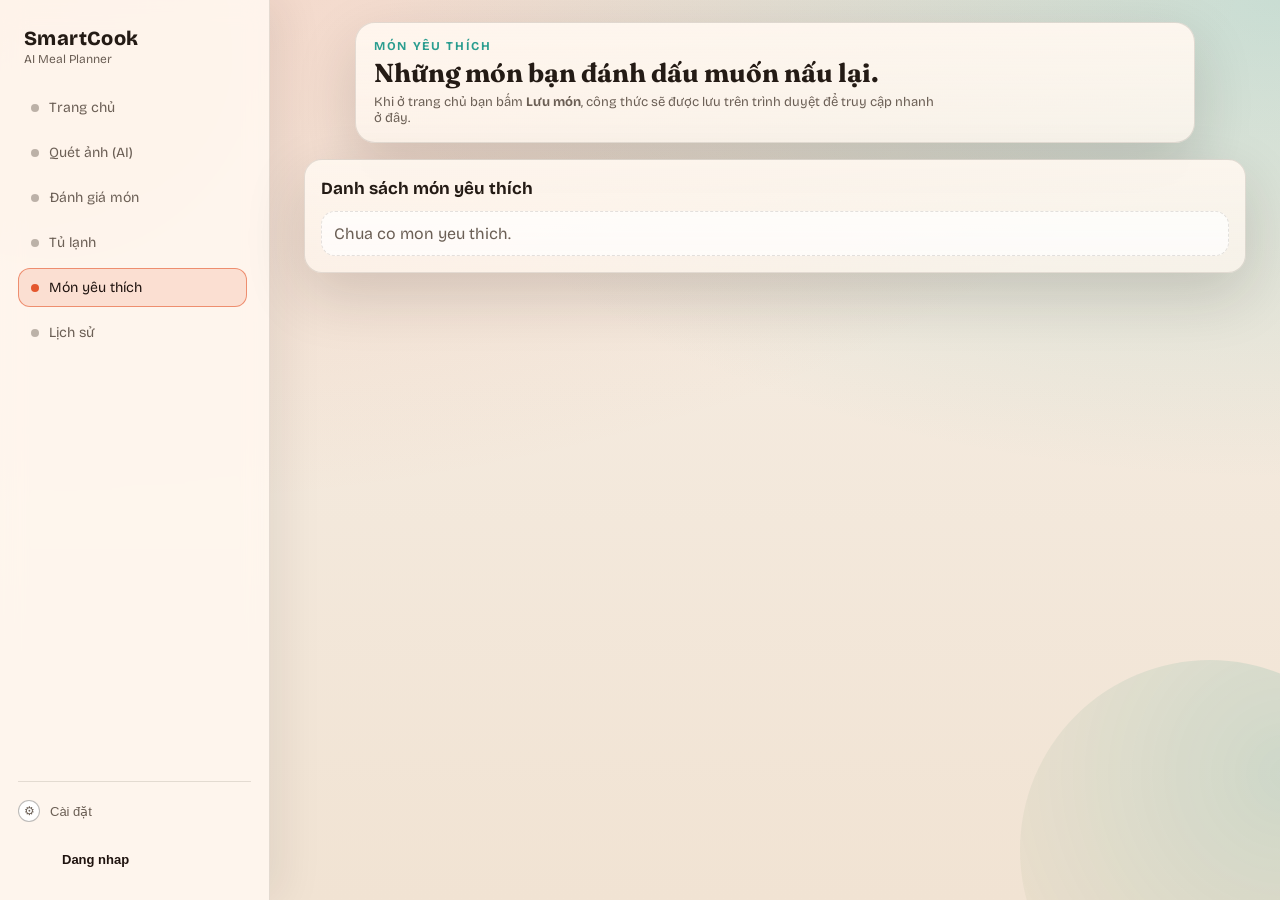
==== frontend/favorites.html @ 6d00f40f "Add frontend favorites page" ====
<!doctype html>
<html lang="vi">
  <head>
    <meta charset="UTF-8" />
    <meta name="viewport" content="width=device-width, initial-scale=1.0" />
    <title>SmartCook — Món yêu thích</title>
    <link rel="preconnect" href="https://fonts.googleapis.com" />
    <link rel="preconnect" href="https://fonts.gstatic.com" crossorigin />
    <link
      href="https://fonts.googleapis.com/css2?family=Bricolage+Grotesque:wght@400;600;700;800&family=Fraunces:opsz,wght@9..144,600;700&display=swap"
      rel="stylesheet"
    />
    <link rel="stylesheet" href="./styles.css" />
  </head>
  <body>
    <div class="shell">
      <aside class="sidebar">
        <div class="sidebar-brand">
          <div class="sidebar-logo">SmartCook</div>
          <div class="sidebar-sub">AI Meal Planner</div>
        </div>
        <nav class="sidebar-nav">
          <a class="nav-item" href="index.html">
            <span class="dot"></span>
            Trang chủ
          </a>
          <a class="nav-item" href="scan.html">
            <span class="dot"></span>
            Quét ảnh (AI)
          </a>
          <a class="nav-item" href="reviews.html">
            <span class="dot"></span>
            Đánh giá món
          </a>
          <a class="nav-item" href="pantry.html">
            <span class="dot"></span>
            Tủ lạnh
          </a>
          <a class="nav-item nav-item-active" href="favorites.html">
            <span class="dot"></span>
            Món yêu thích
          </a>
          <a class="nav-item" href="history.html">
            <span class="dot"></span>
            Lịch sử
          </a>
        </nav>
        <div class="sidebar-footer">
          <button class="sidebar-settings" type="button" id="btnSettingsNav">
            <span class="sidebar-settings-icon">⚙</span>
            <span class="sidebar-settings-text">Cài đặt</span>
          </button>
          <button class="sidebar-user-row" type="button" id="btnProfileNav">
            <span class="sidebar-user-avatar"></span>
            <span class="sidebar-user-name">Đăng nhập</span>
          </button>
        </div>
      </aside>

      <div class="app">
        <header class="topbar">
          <div class="topbar-left">
            <p class="eyebrow">Món yêu thích</p>
            <h1 class="page-title">Những món bạn đánh dấu muốn nấu lại.</h1>
            <p class="page-sub">
              Khi ở trang chủ bạn bấm <b>Lưu món</b>, công thức sẽ được lưu trên trình duyệt
              để truy cập nhanh ở đây.
            </p>
          </div>
        </header>

        <main class="grid">
          <section class="card">
            <h2>Danh sách món yêu thích</h2>
            <div id="favorites" class="history"></div>
          </section>
        </main>
      </div>
    </div>

    <script src="./app.js"></script>
  </body>
</html>
---- frontend/styles.css ----
:root {
  --bg: #f6efe6;
  --bg-2: #f1e3d3;
  --card: #fff7ef;
  --ink: #241b15;
  --muted: #6b5f55;
  --border: rgba(36, 27, 21, 0.12);
  --primary: #e4572e;
  --primary-2: #f2a65a;
  --accent: #2a9d8f;
  --good: #1e9b64;
  --warn: #d97706;
  --bad: #dc2626;
  --shadow: 0 22px 60px rgba(36, 27, 21, 0.16);
}

* {
  box-sizing: border-box;
}

html,
body {
  height: 100%;
  margin: 0;
  padding: 0;
}

body {
  margin: 0;
  font-family: "Bricolage Grotesque", "Space Grotesk", "Segoe UI", sans-serif;
  background: radial-gradient(1200px 600px at 5% -10%, rgba(228, 87, 46, 0.18), transparent),
    radial-gradient(900px 480px at 100% 0%, rgba(42, 157, 143, 0.22), transparent),
    linear-gradient(180deg, var(--bg), var(--bg-2));
  color: var(--ink);
  position: relative;
  overflow-x: hidden;
}

body::before,
body::after {
  content: "";
  position: fixed;
  width: 380px;
  height: 380px;
  border-radius: 50%;
  filter: blur(0px);
  z-index: -1;
  opacity: 0.25;
  animation: float 16s ease-in-out infinite;
}

body::before {
  top: -120px;
  left: -140px;
  background: radial-gradient(circle at 30% 30%, rgba(242, 166, 90, 0.8), rgba(228, 87, 46, 0.2));
}

body::after {
  bottom: -140px;
  right: -120px;
  background: radial-gradient(circle at 70% 30%, rgba(42, 157, 143, 0.7), rgba(242, 166, 90, 0.2));
  animation-delay: 2s;
}

.shell {
  display: flex;
  min-height: 100vh;
  position: relative;
}

.sidebar {
  position: fixed;
  left: 0;
  top: 0;
  bottom: 0;
  width: 270px;
  background: rgba(255, 247, 239, 0.92);
  border-right: 1px solid rgba(36, 27, 21, 0.12);
  padding: 20px 18px;
  display: flex;
  flex-direction: column;
  gap: 18px;
  box-shadow: 12px 0 40px rgba(36, 27, 21, 0.08);
  backdrop-filter: blur(12px);
  animation: slideIn 0.6s ease both;
}

.sidebar-brand {
  padding: 6px 6px 4px;
}

.sidebar-logo {
  font-weight: 800;
  font-size: 20px;
  letter-spacing: 0.4px;
}

.sidebar-sub {
  color: var(--muted);
  font-size: 12px;
  margin-top: 2px;
}

.sidebar-nav {
  display: flex;
  flex-direction: column;
  gap: 6px;
  overflow-y: auto;
  padding-right: 4px;
}

.nav-item {
  border-radius: 12px;
  border: 1px solid transparent;
  padding: 10px 12px;
  background: transparent;
  color: var(--muted);
  text-align: left;
  display: flex;
  align-items: center;
  gap: 10px;
  cursor: pointer;
  font-size: 14px;
  text-decoration: none;
  transition: 0.2s ease;
}

.nav-item .dot {
  width: 8px;
  height: 8px;
  border-radius: 999px;
  background: rgba(107, 95, 85, 0.45);
}

.nav-item:hover {
  border-color: rgba(228, 87, 46, 0.3);
  background: rgba(228, 87, 46, 0.06);
  color: #1f130f;
}

.nav-item-active {
  background: rgba(228, 87, 46, 0.14);
  border-color: rgba(228, 87, 46, 0.6);
  color: #1f130f;
}

.nav-item-active .dot {
  background: var(--primary);
}

.sidebar-footer {
  margin-top: auto;
  padding-top: 12px;
  border-top: 1px solid rgba(36, 27, 21, 0.12);
  font-size: 12px;
  color: var(--muted);
  display: flex;
  flex-direction: column;
  gap: 10px;
}

.sidebar-settings {
  border: none;
  background: transparent;
  display: flex;
  align-items: center;
  gap: 10px;
  padding: 6px 0;
  color: var(--muted);
  cursor: pointer;
}

.sidebar-settings-icon {
  width: 22px;
  height: 22px;
  border-radius: 999px;
  border: 1px solid rgba(36, 27, 21, 0.3);
  display: flex;
  align-items: center;
  justify-content: center;
  font-size: 12px;
  background: #fff;
}

.sidebar-settings-text {
  font-size: 13px;
}

.sidebar-user-row {
  border: none;
  background: transparent;
  display: flex;
  align-items: center;
  gap: 10px;
  padding: 4px 0;
  cursor: pointer;
}

.sidebar-user-avatar {
  width: 34px;
  height: 34px;
  border-radius: 999px;
  background: url("https://images.pexels.com/photos/220453/pexels-photo-220453.jpeg?auto=compress&cs=tinysrgb&w=80")
    center/cover no-repeat;
}

.sidebar-user-name {
  font-size: 13px;
  color: #1f130f;
  font-weight: 600;
}

.app {
  flex: 1;
  margin-left: 270px;
  padding: 22px 34px 34px;
}

.topbar {
  display: flex;
  gap: 14px;
  align-items: center;
  justify-content: space-between;
  padding: 16px 18px;
  border: 1px solid rgba(36, 27, 21, 0.12);
  border-radius: 20px;
  background: linear-gradient(180deg, rgba(255, 247, 239, 0.95), rgba(255, 247, 239, 0.8));
  box-shadow: var(--shadow);
  margin: 0 auto;
  max-width: 840px;
  animation: riseIn 0.7s ease both;
}

.topbar-left {
  min-width: 0;
}

.topbar-right {
  display: flex;
  align-items: center;
  gap: 12px;
}

.topbar-actions {
  display: flex;
  gap: 10px;
  flex-shrink: 0;
}

.eyebrow {
  margin: 0;
  font-size: 12px;
  text-transform: uppercase;
  letter-spacing: 0.14em;
  color: var(--accent);
  font-weight: 700;
}

.page-title {
  margin: 6px 0 6px;
  font-family: "Fraunces", "Times New Roman", serif;
  font-size: 26px;
  line-height: 1.1;
}

.page-sub {
  margin: 0;
  font-size: 13px;
  color: var(--muted);
  max-width: 560px;
}

.grid {
  display: grid;
  grid-template-columns: 1fr;
  gap: 16px;
  margin-top: 16px;
}

.content-grid {
  max-width: 840px;
  margin-left: auto;
  margin-right: auto;
}

.card {
  border: 1px solid var(--border);
  border-radius: 18px;
  background: linear-gradient(180deg, rgba(255, 247, 239, 0.92), rgba(255, 247, 239, 0.7));
  box-shadow: var(--shadow);
  padding: 16px;
  animation: riseIn 0.7s ease both;
}

.grid .card:nth-child(1) {
  animation-delay: 0.05s;
}

.grid .card:nth-child(2) {
  animation-delay: 0.12s;
}

.grid .card:nth-child(3) {
  animation-delay: 0.18s;
}

.grid .card:nth-child(4) {
  animation-delay: 0.24s;
}

.card h2 {
  margin: 2px 0 12px;
  font-size: 17px;
}

.hero-card {
  padding: 18px;
  background: linear-gradient(140deg, rgba(255, 247, 239, 0.96) 0%, rgba(255, 231, 214, 0.6) 100%);
}

.hero-header {
  display: flex;
  gap: 18px;
  align-items: flex-start;
  justify-content: space-between;
}

.hero-label {
  font-size: 13px;
  color: var(--muted);
  margin-bottom: 6px;
}

.hero-input-wrap {
  border-radius: 14px;
  border: 1px solid var(--border);
  background: rgba(255, 255, 255, 0.9);
  padding: 6px 10px;
}

.hero-input {
  border-radius: 10px;
  border: none;
  background: transparent;
  padding: 6px 2px;
  min-height: 56px;
}

.hero-input:focus {
  outline: none;
}

.hero-right {
  display: flex;
  flex-direction: column;
  gap: 10px;
  min-width: 220px;
}

.hero-group {
  border-radius: 14px;
  padding: 10px 12px;
  background: radial-gradient(500px 340px at 100% 0%, rgba(228, 87, 46, 0.12), transparent),
    rgba(255, 247, 239, 0.9);
  border: 1px solid rgba(36, 27, 21, 0.18);
}

.hero-caption {
  font-size: 12px;
  color: var(--muted);
}

.pill-group {
  display: flex;
  flex-wrap: wrap;
  gap: 6px;
  margin: 6px 0 4px;
}

.pill {
  border-radius: 999px;
  border: 1px solid rgba(36, 27, 21, 0.2);
  padding: 5px 10px;
  background: rgba(255, 255, 255, 0.9);
  color: var(--muted);
  font-size: 11px;
  cursor: pointer;
  transition: 0.2s ease;
}

.pill:hover {
  border-color: rgba(228, 87, 46, 0.45);
  color: #1f130f;
}

.pill-active {
  background: rgba(228, 87, 46, 0.15);
  border-color: rgba(228, 87, 46, 0.7);
  color: #1f130f;
}

.pill-wrap {
  justify-content: flex-start;
}

.input-sm,
.select-sm {
  font-size: 12px;
  padding: 8px 9px;
  border-radius: 10px;
}

.hero-footer {
  margin-top: 14px;
  border-top: 1px dashed var(--border);
  padding-top: 12px;
}

.hero-options {
  display: grid;
  grid-template-columns: repeat(auto-fit, minmax(190px, 1fr));
  gap: 12px;
  align-items: flex-start;
}

.hero-toggle .toggle-row {
  display: flex;
  align-items: center;
  justify-content: space-between;
  gap: 8px;
  margin-top: 4px;
}

.toggle-desc {
  font-size: 11px;
  color: var(--muted);
}

.switch {
  position: relative;
  display: inline-block;
  width: 40px;
  height: 20px;
}

.switch input {
  display: none;
}

.slider {
  position: absolute;
  cursor: pointer;
  top: 0;
  left: 0;
  right: 0;
  bottom: 0;
  background: #6b5f55;
  transition: 0.2s;
  border-radius: 999px;
}

.slider:before {
  position: absolute;
  content: "";
  height: 14px;
  width: 14px;
  left: 3px;
  top: 3px;
  background: white;
  border-radius: 999px;
  transition: 0.2s;
}

.switch input:checked + .slider {
  background: var(--primary);
}

.switch input:checked + .slider:before {
  transform: translateX(18px);
}

.two-col {
  display: grid;
  grid-template-columns: 1fr;
  gap: 12px;
}

.panel {
  border: 1px solid var(--border);
  border-radius: 16px;
  padding: 12px;
  background: rgba(255, 255, 255, 0.9);
}

.panel-title {
  font-weight: 700;
  margin-bottom: 10px;
}

.hint {
  color: var(--muted);
  font-size: 12px;
  margin: 8px 0;
}

.label {
  display: block;
  font-size: 12px;
  color: var(--muted);
  margin: 10px 0 6px;
}

.input,
.select,
.textarea {
  width: 100%;
  border: 1px solid var(--border);
  border-radius: 12px;
  padding: 10px 10px;
  background: #ffffff;
  color: var(--ink);
  outline: none;
}

.select {
  padding: 10px;
}

.textarea {
  resize: vertical;
  min-height: 46px;
}

.btn {
  border: 1px solid rgba(36, 27, 21, 0.2);
  border-radius: 12px;
  padding: 10px 14px;
  background: #ffffff;
  color: var(--ink);
  cursor: pointer;
  font-weight: 700;
  transition: 0.2s ease;
}

.btn:hover {
  transform: translateY(-1px);
  border-color: rgba(228, 87, 46, 0.4);
}

.btn:active {
  transform: translateY(1px);
}

.btn-primary {
  background: linear-gradient(180deg, var(--primary), #d94a24);
  border-color: rgba(228, 87, 46, 1);
  color: #fff4ec;
}

.btn-secondary {
  background: linear-gradient(180deg, var(--accent), #21897d);
  border-color: rgba(42, 157, 143, 1);
  color: #eafff9;
}

.btn-ghost {
  background: transparent;
}

.ocr-row {
  display: flex;
  align-items: center;
  gap: 10px;
  margin: 10px 0;
}

.status {
  font-size: 12px;
  color: var(--muted);
}

.status.good {
  color: var(--good);
}

.status.warn {
  color: var(--warn);
}

.status.bad {
  color: var(--bad);
}

.chips {
  display: flex;
  flex-wrap: wrap;
  gap: 8px;
  margin-top: 10px;
}

.chip {
  border: 1px solid rgba(36, 27, 21, 0.2);
  border-radius: 999px;
  padding: 7px 12px;
  background: rgba(255, 255, 255, 0.9);
  color: var(--ink);
  cursor: pointer;
  font-size: 12px;
  transition: 0.2s ease;
}

.chip:hover {
  border-color: rgba(228, 87, 46, 0.45);
  transform: translateY(-1px);
}

.form-grid {
  display: grid;
  grid-template-columns: 1fr;
  gap: 12px;
}

.form-grid .full {
  grid-column: 1 / -1;
}

.checks {
  display: flex;
  flex-wrap: wrap;
  gap: 10px;
}

.check {
  font-size: 13px;
  color: var(--ink);
  display: flex;
  gap: 8px;
  align-items: center;
}

.check input {
  accent-color: var(--primary);
}

.empty {
  color: var(--muted);
  padding: 12px;
  border: 1px dashed var(--border);
  border-radius: 14px;
  background: rgba(255, 255, 255, 0.7);
}

.hidden {
  display: none;
}

.result.hidden {
  display: none;
}

.result-head {
  display: flex;
  align-items: flex-end;
  justify-content: space-between;
  gap: 12px;
}

.result-head h3 {
  margin: 0;
  font-size: 20px;
  font-family: "Fraunces", serif;
}

.meta {
  color: var(--muted);
  font-size: 12px;
}

.result-cols {
  display: grid;
  grid-template-columns: 1fr;
  gap: 14px;
  margin-top: 12px;
}

.list,
.steps {
  margin: 8px 0 0 18px;
}

.list li,
.steps li {
  margin: 6px 0;
}

.result-footer {
  display: flex;
  flex-direction: column;
  gap: 10px;
  margin-top: 12px;
  border-top: 1px solid var(--border);
  padding-top: 12px;
}

.actions {
  display: flex;
  justify-content: flex-end;
}

.result-card {
  margin-bottom: 60px;
}

.suggestions-card .page-sub {
  margin-top: 4px;
}

.quick-card h2 {
  margin-bottom: 12px;
}

.quick-actions {
  display: grid;
  grid-template-columns: repeat(auto-fit, minmax(180px, 1fr));
  gap: 12px;
}

.quick-action {
  border: 1px solid var(--border);
  border-radius: 14px;
  padding: 12px;
  background: rgba(255, 255, 255, 0.9);
  text-decoration: none;
  color: var(--ink);
  display: flex;
  flex-direction: column;
  gap: 6px;
  transition: 0.2s ease;
}

.quick-action h3 {
  margin: 0;
  font-size: 16px;
}

.quick-action p {
  margin: 0;
  font-size: 12px;
  color: var(--muted);
}

.quick-action:hover {
  transform: translateY(-2px);
  border-color: rgba(228, 87, 46, 0.4);
}
.suggestions-head {
  display: flex;
  align-items: flex-start;
  justify-content: space-between;
  gap: 16px;
}

.suggestions-actions {
  display: flex;
  align-items: center;
  gap: 8px;
}

.recipe-list {
  display: grid;
  grid-template-columns: 1fr;
  gap: 12px;
  margin-top: 12px;
}

.recipe-card {
  border: 1px solid var(--border);
  border-radius: 14px;
  padding: 12px;
  background: rgba(255, 255, 255, 0.9);
  display: flex;
  flex-direction: column;
  gap: 8px;
  transition: 0.2s ease;
}

.recipe-card .title {
  font-weight: 700;
  font-size: 16px;
}

.recipe-card.active {
  border-color: rgba(228, 87, 46, 0.7);
  box-shadow: 0 12px 30px rgba(228, 87, 46, 0.16);
}

.recipe-card:hover {
  transform: translateY(-2px);
  border-color: rgba(228, 87, 46, 0.4);
}

.recipe-card .meta {
  font-size: 12px;
}

.recipe-tags {
  display: flex;
  flex-wrap: wrap;
  gap: 6px;
}

.tag {
  font-size: 11px;
  padding: 3px 8px;
  border-radius: 999px;
  background: rgba(228, 87, 46, 0.12);
  color: #4a2a20;
  border: 1px solid rgba(228, 87, 46, 0.3);
}

.cook-tools {
  margin-top: 16px;
  display: grid;
  grid-template-columns: repeat(auto-fit, minmax(220px, 1fr));
  gap: 14px;
  background: rgba(255, 255, 255, 0.6);
  border-radius: 14px;
  border: 1px dashed var(--border);
  padding: 12px;
}

.cook-tool h4 {
  margin: 0 0 6px;
}

.timer-row {
  display: flex;
  align-items: center;
  gap: 8px;
  margin-bottom: 10px;
}

.timer-label {
  font-size: 12px;
  color: var(--muted);
}

.timer-display {
  font-size: 18px;
  font-weight: 700;
  padding: 6px 10px;
  border-radius: 10px;
  background: rgba(255, 255, 255, 0.9);
  border: 1px solid var(--border);
}

.timer-actions {
  display: flex;
  gap: 8px;
  flex-wrap: wrap;
}

.row-actions {
  display: flex;
  gap: 10px;
  margin-top: 10px;
  flex-wrap: wrap;
}

.split-list {
  display: grid;
  grid-template-columns: 1fr 1fr;
  gap: 12px;
}

.steps li {
  margin: 8px 0;
}

.steps li label {
  display: flex;
  gap: 8px;
  align-items: flex-start;
  cursor: pointer;
}

.steps li input {
  margin-top: 4px;
  accent-color: var(--primary);
}

.rating-block {
  display: flex;
  flex-direction: column;
  gap: 8px;
}

.rating-stars {
  display: flex;
  gap: 6px;
}

.star {
  border: 1px solid rgba(36, 27, 21, 0.2);
  background: #fff;
  border-radius: 10px;
  padding: 6px 10px;
  font-size: 18px;
  cursor: pointer;
  color: rgba(36, 27, 21, 0.35);
  transition: 0.2s ease;
}

.star.active {
  color: var(--primary);
  border-color: rgba(228, 87, 46, 0.5);
  background: rgba(228, 87, 46, 0.08);
}

.auth-shell {
  min-height: 100vh;
  display: flex;
  align-items: center;
  justify-content: center;
  padding: 30px;
}

.auth-card {
  max-width: 480px;
  width: 100%;
  text-align: left;
}

.auth-card .row-actions {
  display: flex;
  flex-wrap: wrap;
  gap: 10px;
}

.reviews-list {
  display: grid;
  grid-template-columns: 1fr;
  gap: 12px;
}

.review-card {
  border: 1px solid var(--border);
  border-radius: 14px;
  padding: 12px;
  background: rgba(255, 255, 255, 0.9);
}

.review-head {
  display: flex;
  align-items: center;
  justify-content: space-between;
  gap: 12px;
}

.review-title {
  font-weight: 700;
}

.review-meta {
  font-size: 12px;
  color: var(--muted);
}

.review-stars {
  color: var(--primary);
  font-size: 14px;
}

.review-body {
  margin-top: 8px;
  color: var(--ink);
  font-size: 13px;
}

.auth-brand {
  font-family: "Fraunces", serif;
  font-size: 28px;
  margin-bottom: 4px;
}

.auth-sub {
  color: var(--muted);
  font-size: 13px;
  margin-bottom: 14px;
}

.history {
  display: grid;
  grid-template-columns: 1fr;
  gap: 10px;
  margin-top: 10px;
}

.history-item {
  border: 1px solid var(--border);
  border-radius: 14px;
  padding: 12px;
  background: rgba(255, 255, 255, 0.9);
}

.history-item .title {
  font-weight: 750;
}

.history-item .sub {
  color: var(--muted);
  font-size: 12px;
  margin-top: 4px;
}

.history-item .row {
  display: flex;
  gap: 10px;
  align-items: center;
  justify-content: space-between;
  margin-top: 8px;
}

.history-item button {
  padding: 8px 10px;
  border-radius: 10px;
}

.footer {
  color: var(--muted);
  font-size: 12px;
  margin-top: 12px;
  text-align: center;
}

code {
  color: #d9480f;
}

@keyframes riseIn {
  0% {
    opacity: 0;
    transform: translateY(18px);
  }
  100% {
    opacity: 1;
    transform: translateY(0);
  }
}

@keyframes slideIn {
  0% {
    opacity: 0;
    transform: translateX(-30px);
  }
  100% {
    opacity: 1;
    transform: translateX(0);
  }
}

@keyframes float {
  0%,
  100% {
    transform: translateY(0) rotate(0deg);
  }
  50% {
    transform: translateY(18px) rotate(6deg);
  }
}

@media (min-width: 980px) {
  .grid {
    grid-template-columns: 1fr;
  }
  .two-col {
    grid-template-columns: 1.05fr 0.95fr;
  }
  .form-grid {
    grid-template-columns: repeat(3, 1fr);
  }
  .result-cols {
    grid-template-columns: 1fr 1.3fr;
  }
}

@media (max-width: 980px) {
  .topbar {
    flex-direction: column;
    align-items: flex-start;
  }
  .topbar-actions {
    width: 100%;
    justify-content: flex-start;
    flex-wrap: wrap;
  }
}

@media (max-width: 860px) {
  .shell {
    flex-direction: column;
  }
  .sidebar {
    position: sticky;
    top: 0;
    width: 100%;
    flex-direction: row;
    align-items: flex-start;
    justify-content: space-between;
    gap: 10px;
    padding-bottom: 12px;
    z-index: 5;
  }
  .sidebar-brand {
    min-width: 130px;
  }
  .sidebar-nav {
    flex-direction: row;
    overflow-x: auto;
    max-width: 55%;
  }
  .nav-item {
    white-space: nowrap;
    font-size: 12px;
    padding: 6px 10px;
  }
  .sidebar-footer {
    border-top: none;
    padding-top: 0;
  }
  .app {
    margin-left: 0;
    padding: 16px 14px 22px;
  }
  .hero-header {
    flex-direction: column;
  }
  .hero-right {
    width: 100%;
  }
}

@media (max-width: 560px) {
  .sidebar-nav {
    max-width: 100%;
  }
  .sidebar-footer {
    display: none;
  }
  .split-list {
    grid-template-columns: 1fr;
  }
}
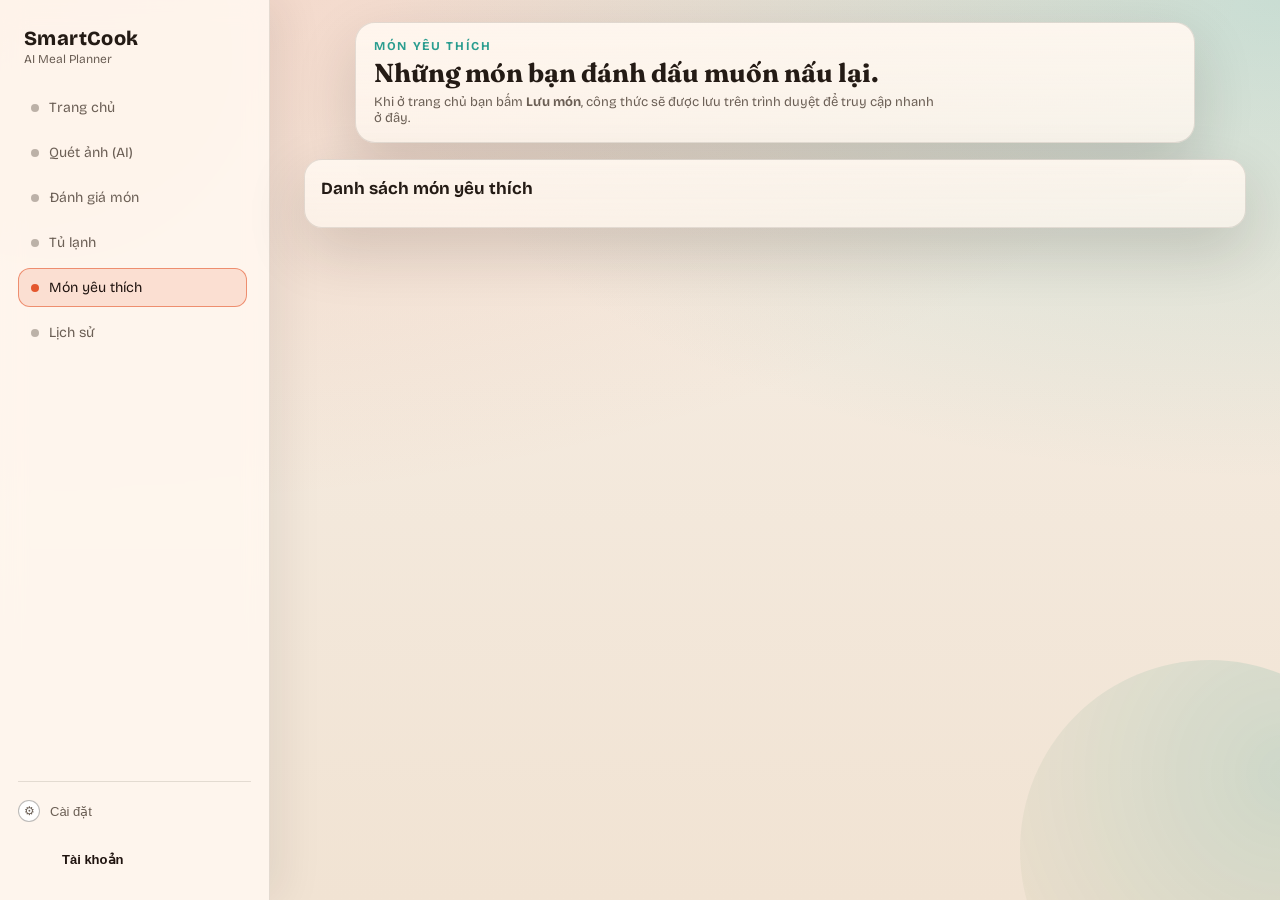
==== commit a0dd821a: "." ====
--- a/frontend/favorites.html
+++ b/frontend/favorites.html
@@ -1,4 +1,4 @@
-<!doctype html>
+﻿<!doctype html>
 <html lang="vi">
   <head>
     <meta charset="UTF-8" />
@@ -52,7 +52,7 @@
           </button>
           <button class="sidebar-user-row" type="button" id="btnProfileNav">
             <span class="sidebar-user-avatar"></span>
-            <span class="sidebar-user-name">Đăng nhập</span>
+            <span class="sidebar-user-name">Tài khoản</span>
           </button>
         </div>
       </aside>
@@ -78,6 +78,8 @@
       </div>
     </div>
 
+    <script src="./login.js"></script>
     <script src="./app.js"></script>
   </body>
 </html>
+
--- a/frontend/styles.css
+++ b/frontend/styles.css
@@ -753,6 +753,148 @@
   transform: translateY(-2px);
   border-color: rgba(228, 87, 46, 0.4);
 }
+/* Quick action thumbnails */
+.quick-action {
+  padding: 12px;
+}
+.qa-thumb {
+  width: 56px;
+  height: 56px;
+  border-radius: 10px;
+  background-size: cover;
+  background-position: center;
+  margin-bottom: 8px;
+  box-shadow: 0 6px 14px rgba(38,120,100,0.06);
+}
+.quick-action h3 {
+  margin: 0;
+}
+
+/* Empty-state illustration */
+.empty { 
+  display: flex; 
+  align-items: center; 
+  gap: 12px; 
+}
+.empty-illustration {
+  width: 92px;
+  height: 56px;
+  background-size: cover;
+  background-position: center;
+  border-radius: 8px;
+  box-shadow: 0 8px 18px rgba(38, 120, 100, 0.06);
+}
+
+/* Page-specific brighter styling for the homepage form */
+
+/* Page-specific Cool Mint theme for the homepage */
+body[data-page="index"] .hero-card {
+  background: linear-gradient(160deg, #f6fffb 0%, #eafaf5 100%) !important;
+  border-color: rgba(40, 167, 135, 0.06) !important;
+  box-shadow: 0 18px 40px rgba(38, 120, 100, 0.06) !important;
+}
+
+body[data-page="index"] .topbar {
+  background: linear-gradient(180deg, #f8fffd, #f0fff9) !important;
+  border-color: rgba(40, 167, 135, 0.04) !important;
+}
+
+body[data-page="index"] .hero-input-wrap {
+  background: #fbfffd !important;
+  border-color: rgba(40, 167, 135, 0.06) !important;
+}
+
+body[data-page="index"] .hero-input,
+body[data-page="index"] .input,
+body[data-page="index"] .textarea {
+  background: #ffffff !important;
+  border-color: rgba(40, 167, 135, 0.06) !important;
+}
+
+body[data-page="index"] .pill,
+body[data-page="index"] .chip,
+body[data-page="index"] .panel,
+body[data-page="index"] .quick-action {
+  background: #ffffff !important;
+  border-color: rgba(40, 167, 135, 0.06) !important;
+}
+
+body[data-page="index"] .pill:hover,
+body[data-page="index"] .chip:hover {
+  border-color: rgba(40, 167, 135, 0.3) !important;
+  color: #104734 !important;
+}
+
+body[data-page="index"] .pill-active {
+  background: linear-gradient(180deg, rgba(40, 167, 135, 0.12), rgba(40, 167, 135, 0.06)) !important;
+  border-color: rgba(40, 167, 135, 0.5) !important;
+  color: #0b3a2c !important;
+}
+
+/* Keep primary CTA visible (warm) but make secondary mint to match theme */
+body[data-page="index"] .btn-primary {
+  background: linear-gradient(180deg, #ff7043, #e4572e) !important;
+  border-color: rgba(228, 87, 46, 0.95) !important;
+}
+
+body[data-page="index"] .btn-secondary {
+  background: linear-gradient(180deg, #5fd2b6, #2aa68f) !important;
+  border-color: rgba(40, 167, 135, 0.95) !important;
+  color: #003927 !important;
+}
+
+body[data-page="index"] .page-title {
+  color: #0a2b22 !important;
+}
+
+/* Ensure all main cards and panels follow the Cool Mint look */
+body[data-page="index"] .card,
+body[data-page="index"] .quick-card,
+body[data-page="index"] .suggestions-card,
+body[data-page="index"] .result-card,
+body[data-page="index"] .pantry-card {
+  background: linear-gradient(180deg, #fbfffd, #f3fff8) !important;
+  border-color: rgba(40, 167, 135, 0.05) !important;
+  box-shadow: 0 16px 36px rgba(38, 120, 100, 0.05) !important;
+}
+
+body[data-page="index"] .panel {
+  background: linear-gradient(180deg, #ffffff, #f7fffb) !important;
+  border-color: rgba(40, 167, 135, 0.06) !important;
+}
+
+body[data-page="index"] .cook-tools {
+  background: linear-gradient(180deg, #ffffff, #f6fffb) !important;
+  border-color: rgba(40, 167, 135, 0.06) !important;
+}
+
+body[data-page="index"] .empty,
+body[data-page="index"] .hero-footer .empty,
+body[data-page="index"] .result-empty {
+  background: #ffffff !important;
+  border: 1px dashed rgba(40, 167, 135, 0.06) !important;
+  color: #0b3a2c !important;
+}
+
+/* Slightly lift the quick action cards to match hero depth */
+body[data-page="index"] .quick-action {
+  box-shadow: 0 10px 18px rgba(38, 120, 100, 0.04) !important;
+}
+
+/* Make inputs and selects consistent */
+body[data-page="index"] .input,
+body[data-page="index"] .select,
+body[data-page="index"] .textarea {
+  background: #ffffff !important;
+  box-shadow: inset 0 1px 0 rgba(38,120,100,0.02) !important;
+}
+
+/* Fine-tune spacing for stacked sections */
+body[data-page="index"] .content-grid {
+  max-width: 980px !important;
+}
+
+
 .suggestions-head {
   display: flex;
   align-items: flex-start;
@@ -1151,3 +1293,49 @@
     grid-template-columns: 1fr;
   }
 }
+.hero-illustration {
+  width: 300px;
+  height: 200px;
+  border-radius: 22px;
+  overflow: hidden;
+  flex-shrink: 0;
+  background: linear-gradient(135deg, #fff7ef, #f1e3d3);
+  box-shadow: 0 22px 50px rgba(36, 27, 21, 0.18);
+  display: flex;
+  align-items: center;
+  justify-content: center;
+  animation: heroFloat 6s ease-in-out infinite;
+}
+.hero-illustration img {
+  width: 100%;
+  height: 100%;
+  object-fit: cover;
+  display: block;
+}
+
+@keyframes heroFloat {
+  0%, 100% { transform: translateY(0); }
+  50% { transform: translateY(-10px); }
+}
+
+@media (max-width: 980px) {
+  .hero-illustration {
+    width: 100%;
+    max-width: 420px;
+    height: 240px;
+    margin: 14px auto 0;
+  }
+}
+.hero-illustration {
+  width: 320px;
+  height: 220px;
+  border-radius: 20px;
+  overflow: hidden;
+}
+
+.hero-illustration img {
+  width: 100%;
+  height: 100%;
+  object-fit: cover;
+}
+
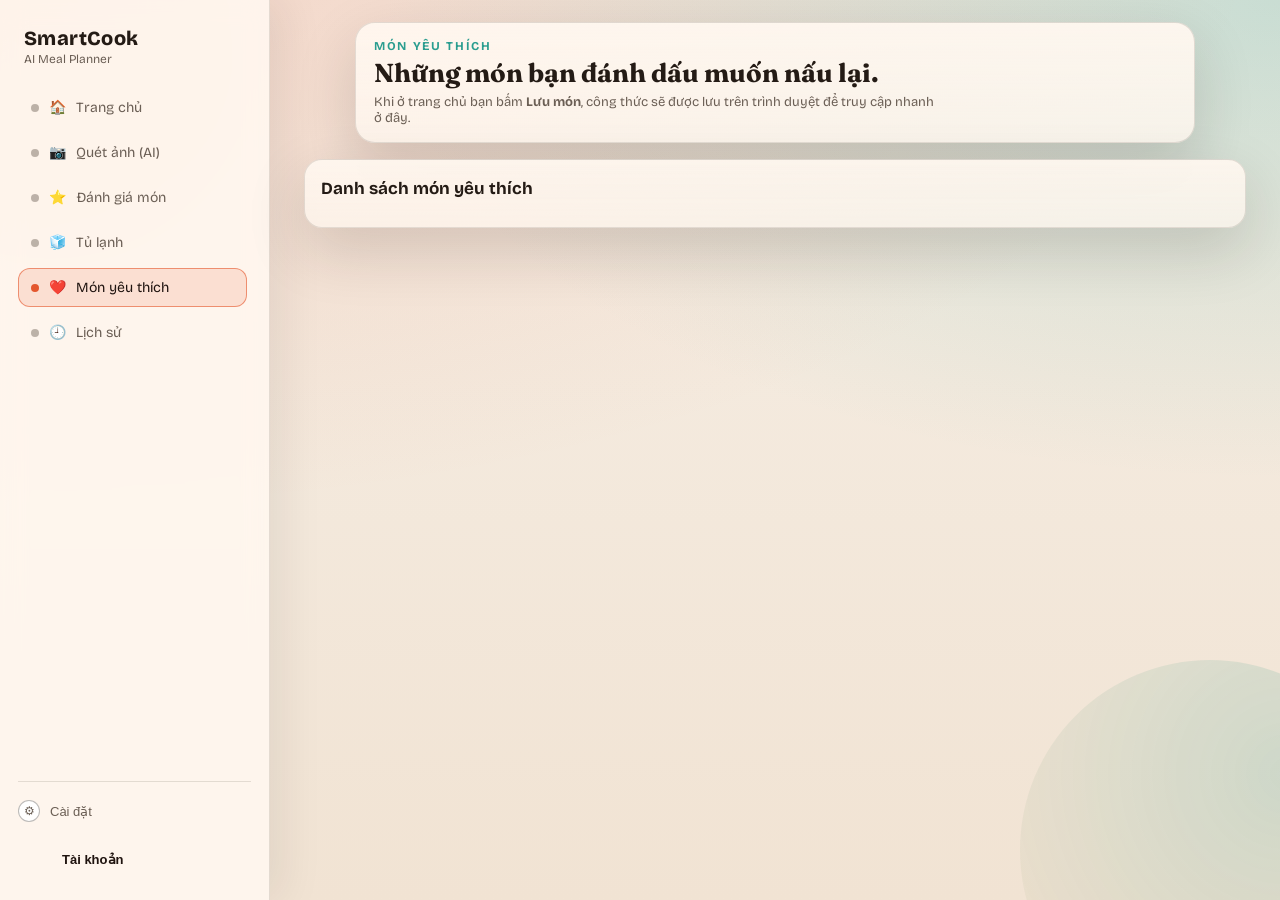
==== commit 5ca29e18: "thêm biểu tượng vào các mục điều hướng trong trang yêu thích, lịch sử, đánh giá và trang quét" ====
--- a/frontend/favorites.html
+++ b/frontend/favorites.html
@@ -22,26 +22,32 @@
         <nav class="sidebar-nav">
           <a class="nav-item" href="index.html">
             <span class="dot"></span>
+            <span class="icon">🏠</span>
             Trang chủ
           </a>
           <a class="nav-item" href="scan.html">
             <span class="dot"></span>
+            <span class="icon">📷</span>
             Quét ảnh (AI)
           </a>
           <a class="nav-item" href="reviews.html">
             <span class="dot"></span>
+            <span class="icon">⭐</span>
             Đánh giá món
           </a>
           <a class="nav-item" href="pantry.html">
             <span class="dot"></span>
+            <span class="icon">🧊</span>
             Tủ lạnh
           </a>
           <a class="nav-item nav-item-active" href="favorites.html">
             <span class="dot"></span>
+            <span class="icon">❤️</span>
             Món yêu thích
           </a>
           <a class="nav-item" href="history.html">
             <span class="dot"></span>
+            <span class="icon">🕘</span>
             Lịch sử
           </a>
         </nav>
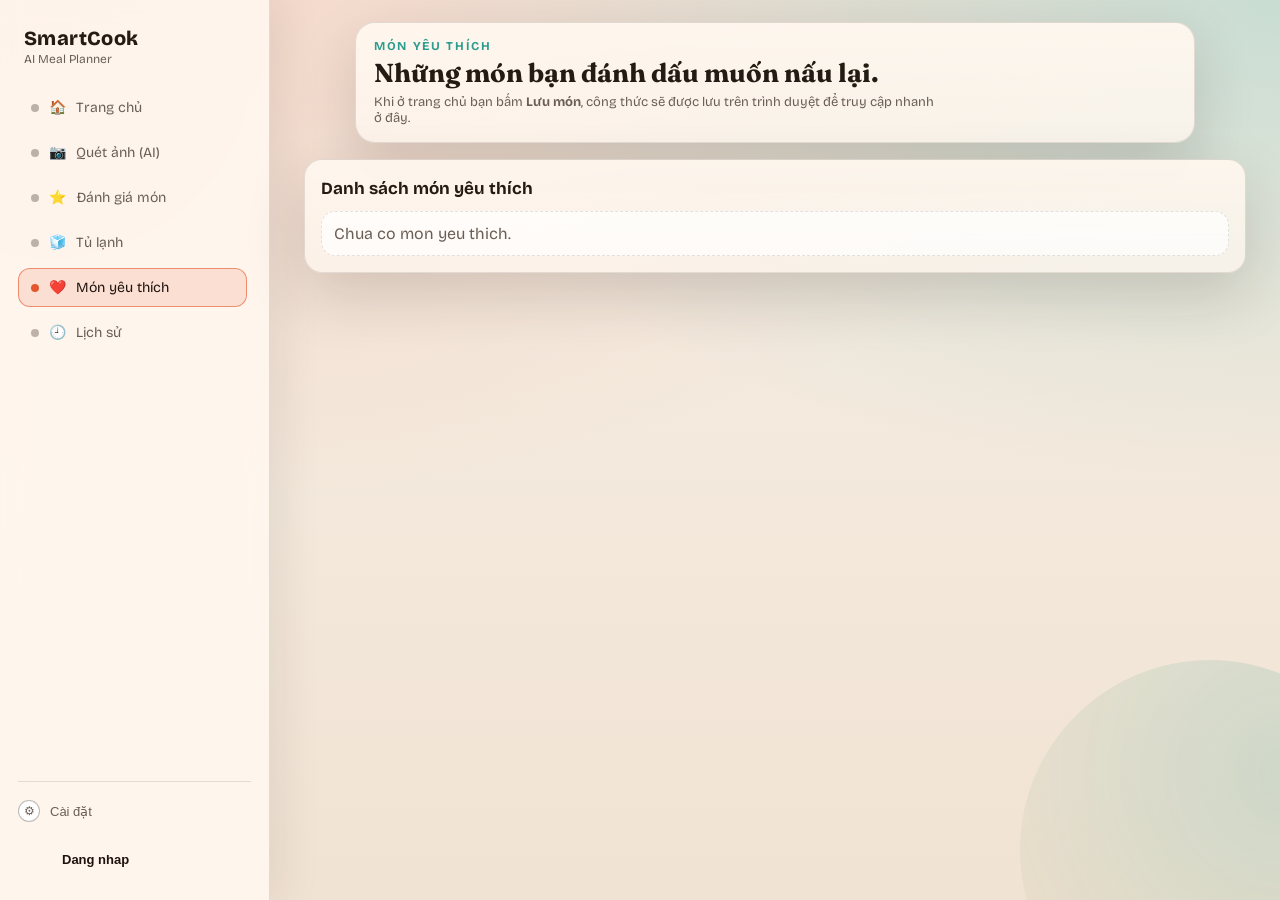
==== commit 24650cdc: "gỡ bỏ login.js thừa và tối ưu xử lý nguyên liệu" ====
--- a/frontend/favorites.html
+++ b/frontend/favorites.html
@@ -84,7 +84,6 @@
       </div>
     </div>
 
-    <script src="./login.js"></script>
     <script src="./app.js"></script>
   </body>
 </html>
